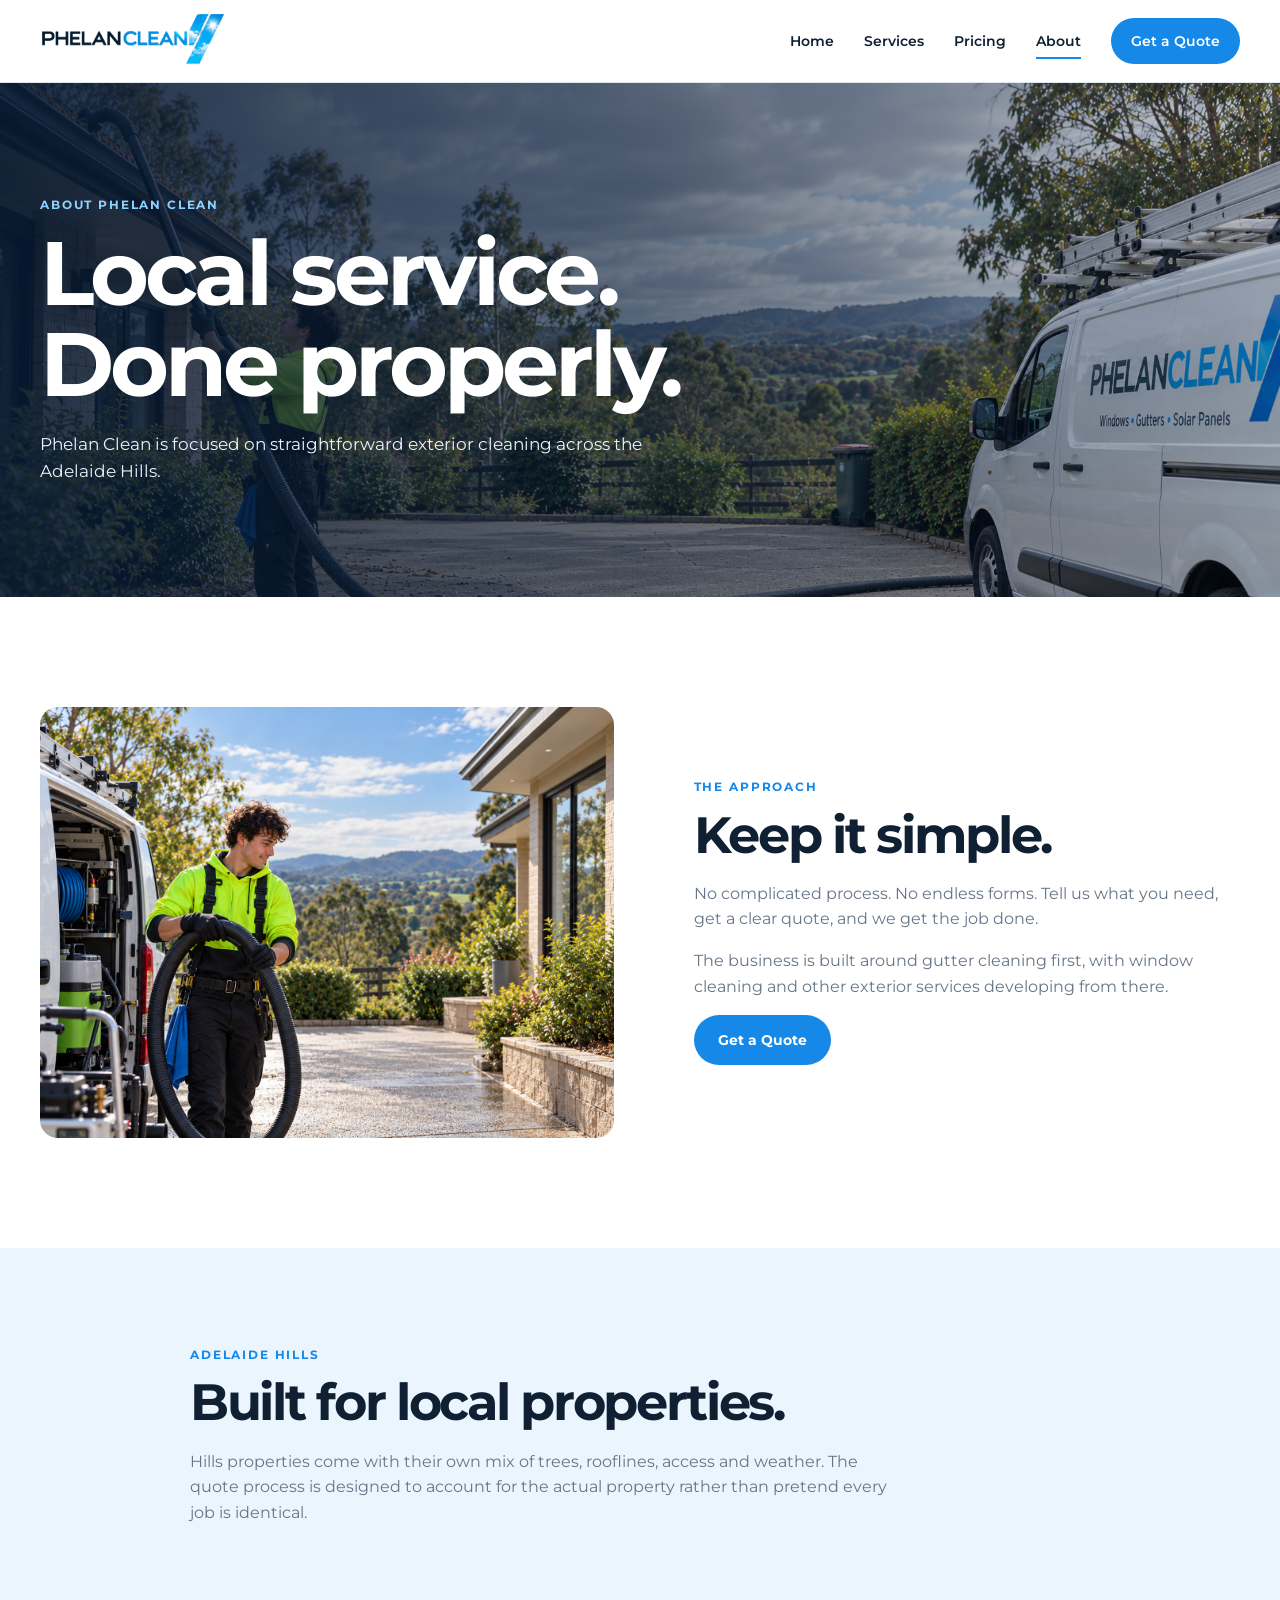
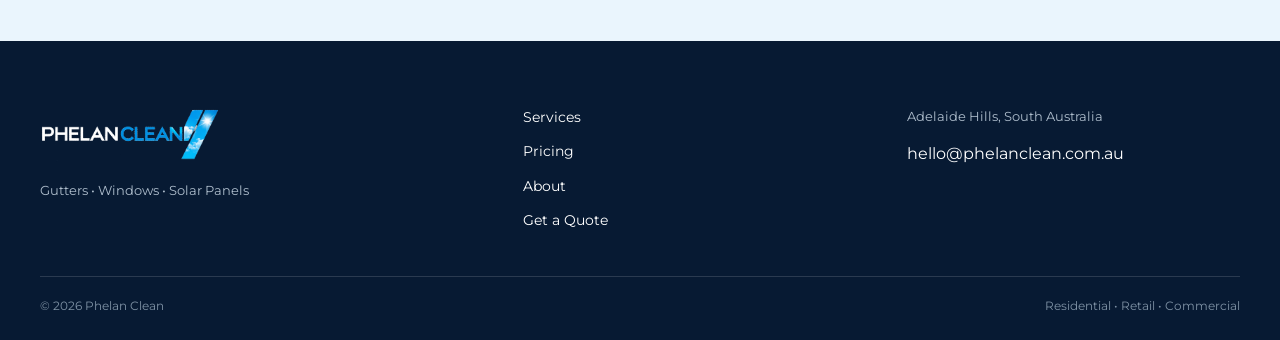
==== about.html @ 70a86d44 "Initial Phelan Clean website" ====
<!doctype html>
<html lang="en-AU">
<head>
<meta charset="utf-8">
<meta name="viewport" content="width=device-width, initial-scale=1">
<meta name="description" content="Phelan Clean — gutter and window cleaning in the Adelaide Hills.">
<title>About | Phelan Clean</title>
<link rel="stylesheet" href="css/style.css">
</head>
<body>
<header class="site-header"><div class="container nav-wrap">
<a class="brand" href="index.html"><img src="images/phelan-clean-logo-clean.png" alt="Phelan Clean"></a>
<button class="menu-toggle" type="button" aria-expanded="false" aria-controls="site-nav"><span></span><span></span><span></span><span class="sr-only">Open menu</span></button>
<nav id="site-nav" class="site-nav" aria-label="Main navigation"><a class="" href="index.html">Home</a><a class="" href="services.html">Services</a><a class="" href="pricing.html">Pricing</a><a class="active" href="about.html">About</a><a class="nav-cta" href="quote.html">Get a Quote</a></nav>
</div></header>
<main><section class="page-hero"><div class="page-hero-media"><img src="images/hero-about.png" alt="Phelan Clean working around an Adelaide Hills property"></div><div class="container"><p class="eyebrow">ABOUT PHELAN CLEAN</p><h1>Local service.<br>Done properly.</h1><p>Phelan Clean is focused on straightforward exterior cleaning across the Adelaide Hills.</p></div></section>
<section class="about-section"><div class="container about-grid"><div class="about-image"><img src="images/about-section.png" alt="Phelan Clean preparing equipment at an Adelaide Hills property"></div><div class="about-copy"><p class="eyebrow">THE APPROACH</p><h2>Keep it simple.</h2><p>No complicated process. No endless forms. Tell us what you need, get a clear quote, and we get the job done.</p><p>The business is built around gutter cleaning first, with window cleaning and other exterior services developing from there.</p><a class="button button-primary" href="quote.html">Get a Quote</a></div></div></section>
<section class="local-section"><div class="container narrow"><p class="eyebrow">ADELAIDE HILLS</p><h2>Built for local properties.</h2><p>Hills properties come with their own mix of trees, rooflines, access and weather. The quote process is designed to account for the actual property rather than pretend every job is identical.</p></div></section></main>
<footer class="site-footer"><div class="container footer-grid">
<div><img class="footer-logo" src="images/phelan-clean-logo-footer-white-v2.png" alt="Phelan Clean"><p>Gutters • Windows • Solar Panels</p></div>
<div class="footer-links"><a href="services.html">Services</a><a href="pricing.html">Pricing</a><a href="about.html">About</a><a href="quote.html">Get a Quote</a></div>
<div class="footer-contact"><p>Adelaide Hills, South Australia</p><a href="mailto:hello@phelanclean.com.au">hello@phelanclean.com.au</a></div>
</div><div class="container footer-bottom"><span>© 2026 Phelan Clean</span><span>Residential • Retail • Commercial</span></div></footer>
<script src="js/script.js"></script>
</body></html>
---- css/style.css ----
@import url('https://fonts.googleapis.com/css2?family=Montserrat:wght@400;500;600;700&display=swap');
:root{--navy:#071a33;--blue:#1688e8;--blue-dark:#0868b8;--sky:#eaf5fd;--ink:#102033;--muted:#667587;--line:#dfe7ee;--white:#fff;--soft:#f5f8fa;--radius:18px;--shadow:0 14px 40px rgba(7,26,51,.10);--max:1200px}
*{box-sizing:border-box}html{scroll-behavior:smooth}body{margin:0;color:var(--ink);background:#fff;font-family:'Montserrat','Century Gothic',Arial,sans-serif;line-height:1.6}img{display:block;max-width:100%;height:auto}a{color:inherit;text-decoration:none}button,input,select,textarea{font:inherit}.container{width:min(calc(100% - 48px),var(--max));margin:auto}.narrow{max-width:900px}.sr-only{position:absolute;width:1px;height:1px;padding:0;margin:-1px;overflow:hidden;clip:rect(0,0,0,0);white-space:nowrap;border:0}
.site-header{position:sticky;top:0;z-index:50;background:rgba(255,255,255,.96);border-bottom:1px solid var(--line);backdrop-filter:blur(12px)}.nav-wrap{min-height:82px;display:flex;align-items:center;justify-content:space-between;gap:30px}.brand img{width:190px;height:58px;object-fit:contain;object-position:left center}.site-nav{display:flex;align-items:center;gap:30px;font-size:.86rem;font-weight:600}.site-nav a{padding:9px 0;position:relative}.site-nav a:not(.nav-cta):after{content:"";position:absolute;left:0;right:100%;bottom:2px;height:2px;background:var(--blue);transition:right .2s}.site-nav a:hover:after,.site-nav a.active:after{right:0}.nav-cta{background:var(--blue);color:#fff!important;padding:12px 20px!important;border-radius:999px}.nav-cta:hover{background:var(--blue-dark)}.menu-toggle{display:none;background:none;border:0;padding:8px;cursor:pointer}.menu-toggle span:not(.sr-only){display:block;width:25px;height:2px;background:var(--navy);margin:5px 0}
.hero{position:relative;min-height:650px;display:flex;align-items:center;overflow:hidden;background:var(--navy)}.hero-media{position:absolute;inset:0}.hero-media:after{content:"";position:absolute;inset:0;background:linear-gradient(90deg,rgba(7,26,51,.88),rgba(7,26,51,.58) 42%,rgba(7,26,51,.12) 78%)}.hero-media img{width:100%;height:100%;object-fit:cover}.hero-content{position:relative;z-index:1;color:#fff;padding:50px 0}.eyebrow{margin:0 0 14px;color:var(--blue);font-size:.72rem;line-height:1.3;font-weight:700;letter-spacing:.16em}.hero .eyebrow{color:#8ed1ff}.hero h1{font-size:clamp(3.2rem,7vw,6.2rem);line-height:.94;letter-spacing:-.055em;margin:0 0 28px;font-weight:700;max-width:850px}.hero h1 span{color:#8ed1ff}.hero-text{font-size:clamp(1rem,1.5vw,1.25rem);max-width:620px;color:#e9f3fb;margin:0 0 34px}
.button{display:inline-flex;align-items:center;justify-content:center;min-height:50px;padding:0 24px;border:0;border-radius:999px;font-weight:700;font-size:.88rem;cursor:pointer;transition:transform .15s,background .15s}.button:hover{transform:translateY(-1px)}.button-primary{background:var(--blue);color:#fff}.button-primary:hover{background:var(--blue-dark)}.button-dark{background:var(--navy);color:#fff}.button-light{background:#fff;color:var(--navy)}
.section{padding:110px 0}.section-heading{max-width:650px;margin-bottom:45px}.section-heading.centre{margin-inline:auto;text-align:center}.section h2,.feature-copy h2,.cta-section h2,.page-hero h1,.detail-copy h2,.about-copy h2,.local-section h2,.pricing-note h2,.quote-intro h2{font-size:clamp(2rem,4vw,3.7rem);line-height:1.02;letter-spacing:-.045em;margin:0 0 20px}.section-heading p:not(.eyebrow){color:var(--muted)}
.service-grid{display:grid;grid-template-columns:1.15fr 1fr 1fr;gap:22px}.service-card{border:1px solid var(--line);border-radius:var(--radius);overflow:hidden;background:#fff}.service-card.featured{box-shadow:var(--shadow)}.service-image{aspect-ratio:4/3;overflow:hidden;background:var(--soft)}.service-image img{width:100%;height:100%;object-fit:cover}.service-card-body{padding:28px}.card-kicker{margin:0 0 9px;font-size:.68rem;letter-spacing:.14em;font-weight:700;color:var(--blue)}.service-card h3{font-size:1.45rem;line-height:1.1;margin:0 0 12px}.service-card p:not(.card-kicker){color:var(--muted);font-size:.92rem;margin:0 0 20px}.text-link{font-weight:700;font-size:.85rem;color:var(--blue)}
.feature-section{padding:110px 0;background:var(--sky)}.feature-grid{display:grid;grid-template-columns:1fr 1.05fr;align-items:center;gap:80px}.feature-copy>p:not(.eyebrow){color:var(--muted);max-width:570px;margin:0 0 30px}.feature-image{border-radius:var(--radius);overflow:hidden;box-shadow:var(--shadow)}.feature-image img{width:100%;aspect-ratio:4/3;object-fit:cover}
.trust-section{padding:105px 0}.trust-grid{display:grid;grid-template-columns:repeat(3,1fr);border-top:1px solid var(--line);border-bottom:1px solid var(--line)}.trust-grid div{padding:34px 28px;border-right:1px solid var(--line)}.trust-grid div:last-child{border-right:0}.trust-grid strong,.trust-grid span{display:block}.trust-grid strong{font-size:1.35rem;margin-bottom:6px}.trust-grid span{color:var(--muted);font-size:.9rem}
.gallery-section{padding:0 0 110px}.gallery-grid{display:grid;grid-template-columns:1.2fr 1fr 1fr;gap:18px}.gallery-grid img{width:100%;height:330px;object-fit:cover;border-radius:var(--radius)}
.cta-section{padding:65px 0;background:var(--blue);color:#fff}.cta-inner{display:flex;align-items:center;justify-content:space-between;gap:35px}.cta-section .eyebrow{color:#b9e2ff}.cta-section h2{margin:0;font-size:clamp(2rem,4vw,3.4rem)}
.site-footer{background:var(--navy);color:#fff;padding:65px 0 25px}.footer-grid{display:grid;grid-template-columns:1.3fr 1fr 1fr;gap:50px;padding-bottom:45px}.footer-logo{width:180px;height:60px;object-fit:contain;object-position:left}.site-footer p{color:#aebdcc;font-size:.82rem}.footer-links{display:grid;align-content:start;gap:12px;font-size:.86rem}.footer-links a:hover,.footer-contact a:hover{color:#8ed1ff}.footer-contact p{margin-top:0}.footer-bottom{border-top:1px solid rgba(255,255,255,.14);padding-top:20px;display:flex;justify-content:space-between;gap:20px;color:#7f92a5;font-size:.72rem}
.page-hero{position:relative;overflow:hidden;padding:115px 0 95px;background:var(--navy);color:#fff}.page-hero-media{position:absolute;inset:0}.page-hero-media:after{content:"";position:absolute;inset:0;background:linear-gradient(90deg,rgba(7,26,51,.88),rgba(7,26,51,.58) 48%,rgba(7,26,51,.18))}.page-hero-media img{width:100%;height:100%;object-fit:cover}.page-hero .container{position:relative;z-index:1}.page-hero .eyebrow{color:#8ed1ff}.page-hero h1{font-size:clamp(3rem,7vw,5.8rem);max-width:900px}.page-hero p:not(.eyebrow){max-width:650px;color:#e9f3fb;font-size:1.08rem}
.service-detail{padding:110px 0}.service-detail.alt{background:var(--soft)}.detail-grid{display:grid;grid-template-columns:1.05fr 1fr;align-items:center;gap:80px}.detail-image{overflow:hidden;border-radius:var(--radius);box-shadow:var(--shadow)}.detail-image img{width:100%;aspect-ratio:4/3;object-fit:cover}.detail-copy>p:not(.eyebrow){color:var(--muted);max-width:560px}.check-list{list-style:none;padding:0;margin:25px 0 30px;display:grid;gap:10px;color:var(--muted);font-size:.9rem}.check-list li:before{content:"✓";color:var(--blue);font-weight:700;margin-right:10px}
.pricing-section{padding:100px 0 120px}.pricing-note{padding:55px 0;border-bottom:1px solid var(--line)}.pricing-note:first-child{padding-top:0}.pricing-note p:not(.eyebrow){max-width:700px;color:var(--muted)}.pricing-placeholder{display:grid;grid-template-columns:repeat(4,1fr);gap:1px;background:var(--line);border:1px solid var(--line);margin:30px 0}.pricing-placeholder div{background:#fff;padding:30px 22px;display:grid;gap:15px}.pricing-placeholder span{font-size:.7rem;color:var(--blue);font-weight:700}.pricing-placeholder strong{font-size:.9rem}
.about-section{padding:110px 0}.about-grid{display:grid;grid-template-columns:1.05fr 1fr;align-items:center;gap:80px}.about-image{overflow:hidden;border-radius:var(--radius)}.about-image img{width:100%;aspect-ratio:4/3;object-fit:cover}.about-copy p:not(.eyebrow){color:var(--muted);max-width:570px}.local-section{background:var(--sky);padding:100px 0}.local-section p:not(.eyebrow){color:var(--muted);max-width:700px}
.quote-section{padding:100px 0 120px}.quote-layout{display:grid;grid-template-columns:.8fr 1.2fr;gap:90px;align-items:start}.quote-intro{position:sticky;top:120px}.quote-intro>p:not(.eyebrow){color:var(--muted)}.quote-points{display:grid;gap:10px;margin-top:30px;font-size:.82rem;font-weight:600}.quote-points span{padding:14px 0;border-bottom:1px solid var(--line)}.quote-form{display:grid;gap:18px;padding:35px;background:var(--soft);border-radius:var(--radius)}.quote-form label{display:grid;gap:7px;font-size:.76rem;font-weight:700}.quote-form input,.quote-form select,.quote-form textarea{width:100%;border:1px solid #ccd7e0;border-radius:10px;background:#fff;padding:13px 14px;color:var(--ink);outline:none}.quote-form textarea{resize:vertical;min-height:130px}.quote-form input:focus,.quote-form select:focus,.quote-form textarea:focus{border-color:var(--blue);box-shadow:0 0 0 3px rgba(22,136,232,.12)}.form-row{display:grid;grid-template-columns:1fr 1fr;gap:18px}.form-note{font-size:.72rem!important;color:var(--muted);margin:0}
@media(max-width:900px){.container{width:min(calc(100% - 36px),var(--max))}.menu-toggle{display:block}.site-nav{display:none;position:absolute;top:82px;left:0;right:0;padding:18px;background:#fff;border-bottom:1px solid var(--line);box-shadow:0 12px 25px rgba(7,26,51,.08);flex-direction:column;align-items:stretch;gap:2px}.site-nav.open{display:flex}.site-nav a{padding:13px 12px}.nav-cta{text-align:center;margin-top:7px}.hero{min-height:610px}.hero-media:after{background:linear-gradient(90deg,rgba(7,26,51,.88),rgba(7,26,51,.46))}.service-grid{grid-template-columns:1fr 1fr}.service-card.featured{grid-column:1/-1}.feature-grid,.detail-grid,.about-grid,.quote-layout{grid-template-columns:1fr;gap:45px}.quote-intro{position:static}.trust-grid{grid-template-columns:1fr}.trust-grid div{border-right:0;border-bottom:1px solid var(--line)}.trust-grid div:last-child{border-bottom:0}.gallery-grid{grid-template-columns:1fr 1fr}.gallery-grid img:first-child{grid-column:1/-1}.footer-grid{grid-template-columns:1fr 1fr}.footer-contact{grid-column:1/-1}}
@media(max-width:600px){.container{width:min(calc(100% - 28px),var(--max))}.nav-wrap{min-height:72px}.brand img{width:155px;height:48px}.site-nav{top:72px}.hero{min-height:650px}.hero-content{padding:70px 0}.hero h1{font-size:clamp(3rem,15vw,4.6rem)}.section,.feature-section,.trust-section,.about-section,.quote-section,.service-detail{padding:75px 0}.page-hero{padding:80px 0 70px}.page-hero h1{font-size:clamp(2.8rem,14vw,4.2rem)}.service-grid,.pricing-placeholder,.form-row,.footer-grid,.gallery-grid{grid-template-columns:1fr}.service-card.featured,.gallery-grid img:first-child{grid-column:auto}.gallery-grid img{height:280px}.cta-inner{align-items:flex-start;flex-direction:column}.footer-contact{grid-column:auto}.footer-bottom{flex-direction:column}.quote-form{padding:24px}}
.pricing-intro{max-width:760px;margin-bottom:42px}.pricing-intro p:not(.eyebrow){color:var(--muted);font-size:1rem}.price-layout{display:grid;grid-template-columns:1fr 1fr;gap:24px;align-items:start}.price-panel{border:1px solid var(--line);border-radius:var(--radius);background:#fff;overflow:hidden}.price-panel-featured{box-shadow:var(--shadow)}.price-panel-head{padding:34px 34px 22px}.price-panel-head h3{margin:0 0 10px;font-size:clamp(2rem,4vw,3.4rem);line-height:1;letter-spacing:-.045em}.price-panel-head p:not(.eyebrow){margin:0;color:var(--muted);font-size:.92rem}.price-table-wrap{overflow-x:auto}.price-table{width:100%;border-collapse:collapse;font-size:.9rem}.price-table th,.price-table td{padding:18px 34px;text-align:left;border-top:1px solid var(--line);vertical-align:top}.price-table th{font-size:.7rem;letter-spacing:.13em;text-transform:uppercase;color:var(--blue);background:var(--soft)}.price-table td:last-child,.price-table th:last-child{text-align:right;font-weight:700;white-space:nowrap;color:var(--ink)}.price-fineprint{margin:0;padding:22px 34px 30px;color:var(--muted);font-size:.78rem;background:var(--soft)}.pricing-confirm{margin-top:34px;padding:34px;display:flex;align-items:center;justify-content:space-between;gap:30px;border-radius:var(--radius);background:var(--navy);color:#fff}.pricing-confirm h2{font-size:clamp(1.8rem,3vw,3rem);line-height:1.04;letter-spacing:-.04em;margin:0 0 14px}.pricing-confirm .eyebrow{color:#8ed1ff}.pricing-confirm p:not(.eyebrow){max-width:680px;margin:0;color:#d6e6f4}.pricing-confirm .button{flex:0 0 auto}
@media(max-width:900px){.price-layout{grid-template-columns:1fr}.pricing-confirm{align-items:flex-start;flex-direction:column}.price-table th,.price-table td{padding-inline:24px}.price-panel-head,.price-fineprint{padding-inline:24px}}
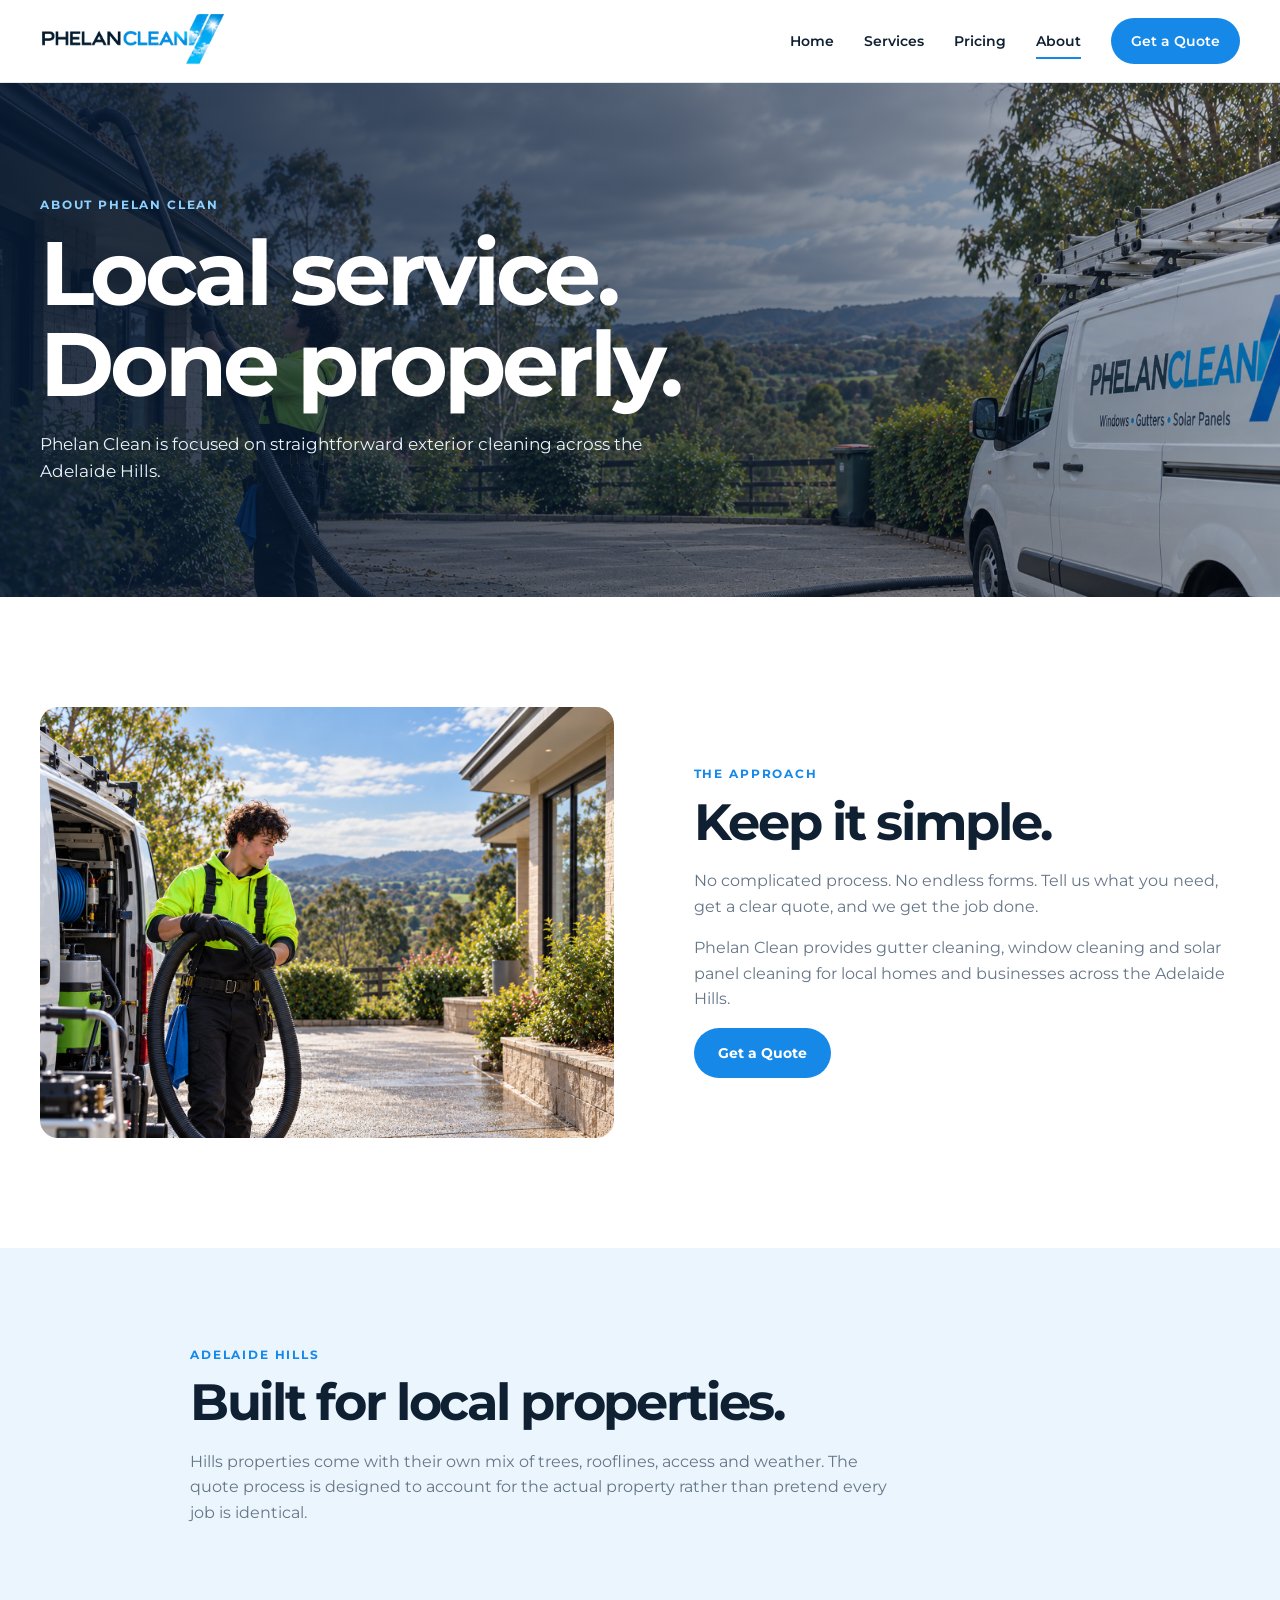
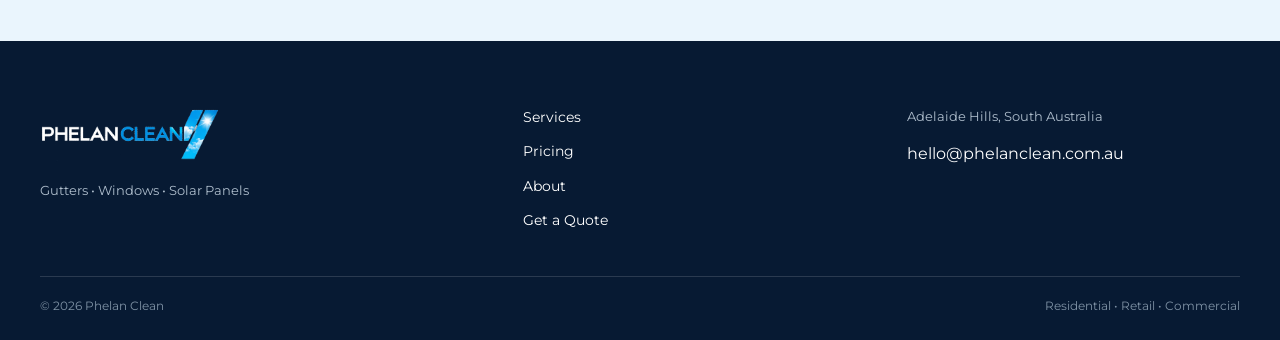
==== commit ea781c9a: "Update service availability copy" ====
--- a/about.html
+++ b/about.html
@@ -3,7 +3,7 @@
 <head>
 <meta charset="utf-8">
 <meta name="viewport" content="width=device-width, initial-scale=1">
-<meta name="description" content="Phelan Clean — gutter and window cleaning in the Adelaide Hills.">
+<meta name="description" content="Phelan Clean — gutter, window and solar panel cleaning in the Adelaide Hills.">
 <title>About | Phelan Clean</title>
 <link rel="stylesheet" href="css/style.css">
 </head>
@@ -14,7 +14,7 @@
 <nav id="site-nav" class="site-nav" aria-label="Main navigation"><a class="" href="index.html">Home</a><a class="" href="services.html">Services</a><a class="" href="pricing.html">Pricing</a><a class="active" href="about.html">About</a><a class="nav-cta" href="quote.html">Get a Quote</a></nav>
 </div></header>
 <main><section class="page-hero"><div class="page-hero-media"><img src="images/hero-about.png" alt="Phelan Clean working around an Adelaide Hills property"></div><div class="container"><p class="eyebrow">ABOUT PHELAN CLEAN</p><h1>Local service.<br>Done properly.</h1><p>Phelan Clean is focused on straightforward exterior cleaning across the Adelaide Hills.</p></div></section>
-<section class="about-section"><div class="container about-grid"><div class="about-image"><img src="images/about-section.png" alt="Phelan Clean preparing equipment at an Adelaide Hills property"></div><div class="about-copy"><p class="eyebrow">THE APPROACH</p><h2>Keep it simple.</h2><p>No complicated process. No endless forms. Tell us what you need, get a clear quote, and we get the job done.</p><p>The business is built around gutter cleaning first, with window cleaning and other exterior services developing from there.</p><a class="button button-primary" href="quote.html">Get a Quote</a></div></div></section>
+<section class="about-section"><div class="container about-grid"><div class="about-image"><img src="images/about-section.png" alt="Phelan Clean preparing equipment at an Adelaide Hills property"></div><div class="about-copy"><p class="eyebrow">THE APPROACH</p><h2>Keep it simple.</h2><p>No complicated process. No endless forms. Tell us what you need, get a clear quote, and we get the job done.</p><p>Phelan Clean provides gutter cleaning, window cleaning and solar panel cleaning for local homes and businesses across the Adelaide Hills.</p><a class="button button-primary" href="quote.html">Get a Quote</a></div></div></section>
 <section class="local-section"><div class="container narrow"><p class="eyebrow">ADELAIDE HILLS</p><h2>Built for local properties.</h2><p>Hills properties come with their own mix of trees, rooflines, access and weather. The quote process is designed to account for the actual property rather than pretend every job is identical.</p></div></section></main>
 <footer class="site-footer"><div class="container footer-grid">
 <div><img class="footer-logo" src="images/phelan-clean-logo-footer-white-v2.png" alt="Phelan Clean"><p>Gutters • Windows • Solar Panels</p></div>
--- a/css/style.css
+++ b/css/style.css
@@ -5,7 +5,7 @@
 .hero{position:relative;min-height:650px;display:flex;align-items:center;overflow:hidden;background:var(--navy)}.hero-media{position:absolute;inset:0}.hero-media:after{content:"";position:absolute;inset:0;background:linear-gradient(90deg,rgba(7,26,51,.88),rgba(7,26,51,.58) 42%,rgba(7,26,51,.12) 78%)}.hero-media img{width:100%;height:100%;object-fit:cover}.hero-content{position:relative;z-index:1;color:#fff;padding:50px 0}.eyebrow{margin:0 0 14px;color:var(--blue);font-size:.72rem;line-height:1.3;font-weight:700;letter-spacing:.16em}.hero .eyebrow{color:#8ed1ff}.hero h1{font-size:clamp(3.2rem,7vw,6.2rem);line-height:.94;letter-spacing:-.055em;margin:0 0 28px;font-weight:700;max-width:850px}.hero h1 span{color:#8ed1ff}.hero-text{font-size:clamp(1rem,1.5vw,1.25rem);max-width:620px;color:#e9f3fb;margin:0 0 34px}
 .button{display:inline-flex;align-items:center;justify-content:center;min-height:50px;padding:0 24px;border:0;border-radius:999px;font-weight:700;font-size:.88rem;cursor:pointer;transition:transform .15s,background .15s}.button:hover{transform:translateY(-1px)}.button-primary{background:var(--blue);color:#fff}.button-primary:hover{background:var(--blue-dark)}.button-dark{background:var(--navy);color:#fff}.button-light{background:#fff;color:var(--navy)}
 .section{padding:110px 0}.section-heading{max-width:650px;margin-bottom:45px}.section-heading.centre{margin-inline:auto;text-align:center}.section h2,.feature-copy h2,.cta-section h2,.page-hero h1,.detail-copy h2,.about-copy h2,.local-section h2,.pricing-note h2,.quote-intro h2{font-size:clamp(2rem,4vw,3.7rem);line-height:1.02;letter-spacing:-.045em;margin:0 0 20px}.section-heading p:not(.eyebrow){color:var(--muted)}
-.service-grid{display:grid;grid-template-columns:1.15fr 1fr 1fr;gap:22px}.service-card{border:1px solid var(--line);border-radius:var(--radius);overflow:hidden;background:#fff}.service-card.featured{box-shadow:var(--shadow)}.service-image{aspect-ratio:4/3;overflow:hidden;background:var(--soft)}.service-image img{width:100%;height:100%;object-fit:cover}.service-card-body{padding:28px}.card-kicker{margin:0 0 9px;font-size:.68rem;letter-spacing:.14em;font-weight:700;color:var(--blue)}.service-card h3{font-size:1.45rem;line-height:1.1;margin:0 0 12px}.service-card p:not(.card-kicker){color:var(--muted);font-size:.92rem;margin:0 0 20px}.text-link{font-weight:700;font-size:.85rem;color:var(--blue)}
+.service-grid{display:grid;grid-template-columns:repeat(3,1fr);gap:22px}.service-card{border:1px solid var(--line);border-radius:var(--radius);overflow:hidden;background:#fff}.service-card.featured{box-shadow:var(--shadow)}.service-image{aspect-ratio:4/3;overflow:hidden;background:var(--soft)}.service-image img{width:100%;height:100%;object-fit:cover}.service-card-body{padding:28px}.card-kicker{margin:0 0 9px;font-size:.68rem;letter-spacing:.14em;font-weight:700;color:var(--blue)}.service-card h3{font-size:1.45rem;line-height:1.1;margin:0 0 12px}.service-card p:not(.card-kicker){color:var(--muted);font-size:.92rem;margin:0 0 20px}.text-link{font-weight:700;font-size:.85rem;color:var(--blue)}
 .feature-section{padding:110px 0;background:var(--sky)}.feature-grid{display:grid;grid-template-columns:1fr 1.05fr;align-items:center;gap:80px}.feature-copy>p:not(.eyebrow){color:var(--muted);max-width:570px;margin:0 0 30px}.feature-image{border-radius:var(--radius);overflow:hidden;box-shadow:var(--shadow)}.feature-image img{width:100%;aspect-ratio:4/3;object-fit:cover}
 .trust-section{padding:105px 0}.trust-grid{display:grid;grid-template-columns:repeat(3,1fr);border-top:1px solid var(--line);border-bottom:1px solid var(--line)}.trust-grid div{padding:34px 28px;border-right:1px solid var(--line)}.trust-grid div:last-child{border-right:0}.trust-grid strong,.trust-grid span{display:block}.trust-grid strong{font-size:1.35rem;margin-bottom:6px}.trust-grid span{color:var(--muted);font-size:.9rem}
 .gallery-section{padding:0 0 110px}.gallery-grid{display:grid;grid-template-columns:1.2fr 1fr 1fr;gap:18px}.gallery-grid img{width:100%;height:330px;object-fit:cover;border-radius:var(--radius)}
@@ -18,5 +18,5 @@
 .quote-section{padding:100px 0 120px}.quote-layout{display:grid;grid-template-columns:.8fr 1.2fr;gap:90px;align-items:start}.quote-intro{position:sticky;top:120px}.quote-intro>p:not(.eyebrow){color:var(--muted)}.quote-points{display:grid;gap:10px;margin-top:30px;font-size:.82rem;font-weight:600}.quote-points span{padding:14px 0;border-bottom:1px solid var(--line)}.quote-form{display:grid;gap:18px;padding:35px;background:var(--soft);border-radius:var(--radius)}.quote-form label{display:grid;gap:7px;font-size:.76rem;font-weight:700}.quote-form input,.quote-form select,.quote-form textarea{width:100%;border:1px solid #ccd7e0;border-radius:10px;background:#fff;padding:13px 14px;color:var(--ink);outline:none}.quote-form textarea{resize:vertical;min-height:130px}.quote-form input:focus,.quote-form select:focus,.quote-form textarea:focus{border-color:var(--blue);box-shadow:0 0 0 3px rgba(22,136,232,.12)}.form-row{display:grid;grid-template-columns:1fr 1fr;gap:18px}.form-note{font-size:.72rem!important;color:var(--muted);margin:0}
 @media(max-width:900px){.container{width:min(calc(100% - 36px),var(--max))}.menu-toggle{display:block}.site-nav{display:none;position:absolute;top:82px;left:0;right:0;padding:18px;background:#fff;border-bottom:1px solid var(--line);box-shadow:0 12px 25px rgba(7,26,51,.08);flex-direction:column;align-items:stretch;gap:2px}.site-nav.open{display:flex}.site-nav a{padding:13px 12px}.nav-cta{text-align:center;margin-top:7px}.hero{min-height:610px}.hero-media:after{background:linear-gradient(90deg,rgba(7,26,51,.88),rgba(7,26,51,.46))}.service-grid{grid-template-columns:1fr 1fr}.service-card.featured{grid-column:1/-1}.feature-grid,.detail-grid,.about-grid,.quote-layout{grid-template-columns:1fr;gap:45px}.quote-intro{position:static}.trust-grid{grid-template-columns:1fr}.trust-grid div{border-right:0;border-bottom:1px solid var(--line)}.trust-grid div:last-child{border-bottom:0}.gallery-grid{grid-template-columns:1fr 1fr}.gallery-grid img:first-child{grid-column:1/-1}.footer-grid{grid-template-columns:1fr 1fr}.footer-contact{grid-column:1/-1}}
 @media(max-width:600px){.container{width:min(calc(100% - 28px),var(--max))}.nav-wrap{min-height:72px}.brand img{width:155px;height:48px}.site-nav{top:72px}.hero{min-height:650px}.hero-content{padding:70px 0}.hero h1{font-size:clamp(3rem,15vw,4.6rem)}.section,.feature-section,.trust-section,.about-section,.quote-section,.service-detail{padding:75px 0}.page-hero{padding:80px 0 70px}.page-hero h1{font-size:clamp(2.8rem,14vw,4.2rem)}.service-grid,.pricing-placeholder,.form-row,.footer-grid,.gallery-grid{grid-template-columns:1fr}.service-card.featured,.gallery-grid img:first-child{grid-column:auto}.gallery-grid img{height:280px}.cta-inner{align-items:flex-start;flex-direction:column}.footer-contact{grid-column:auto}.footer-bottom{flex-direction:column}.quote-form{padding:24px}}
-.pricing-intro{max-width:760px;margin-bottom:42px}.pricing-intro p:not(.eyebrow){color:var(--muted);font-size:1rem}.price-layout{display:grid;grid-template-columns:1fr 1fr;gap:24px;align-items:start}.price-panel{border:1px solid var(--line);border-radius:var(--radius);background:#fff;overflow:hidden}.price-panel-featured{box-shadow:var(--shadow)}.price-panel-head{padding:34px 34px 22px}.price-panel-head h3{margin:0 0 10px;font-size:clamp(2rem,4vw,3.4rem);line-height:1;letter-spacing:-.045em}.price-panel-head p:not(.eyebrow){margin:0;color:var(--muted);font-size:.92rem}.price-table-wrap{overflow-x:auto}.price-table{width:100%;border-collapse:collapse;font-size:.9rem}.price-table th,.price-table td{padding:18px 34px;text-align:left;border-top:1px solid var(--line);vertical-align:top}.price-table th{font-size:.7rem;letter-spacing:.13em;text-transform:uppercase;color:var(--blue);background:var(--soft)}.price-table td:last-child,.price-table th:last-child{text-align:right;font-weight:700;white-space:nowrap;color:var(--ink)}.price-fineprint{margin:0;padding:22px 34px 30px;color:var(--muted);font-size:.78rem;background:var(--soft)}.pricing-confirm{margin-top:34px;padding:34px;display:flex;align-items:center;justify-content:space-between;gap:30px;border-radius:var(--radius);background:var(--navy);color:#fff}.pricing-confirm h2{font-size:clamp(1.8rem,3vw,3rem);line-height:1.04;letter-spacing:-.04em;margin:0 0 14px}.pricing-confirm .eyebrow{color:#8ed1ff}.pricing-confirm p:not(.eyebrow){max-width:680px;margin:0;color:#d6e6f4}.pricing-confirm .button{flex:0 0 auto}
+.pricing-intro{max-width:760px;margin-bottom:42px}.pricing-intro p:not(.eyebrow){color:var(--muted);font-size:1rem}.price-layout{display:grid;grid-template-columns:repeat(3,1fr);gap:24px;align-items:start}.price-panel{border:1px solid var(--line);border-radius:var(--radius);background:#fff;overflow:hidden}.price-panel-featured{box-shadow:var(--shadow)}.price-panel-head{padding:34px 34px 22px}.price-panel-head h3{margin:0 0 10px;font-size:clamp(2rem,4vw,3.4rem);line-height:1;letter-spacing:-.045em}.price-panel-head p:not(.eyebrow){margin:0;color:var(--muted);font-size:.92rem}.price-table-wrap{overflow-x:auto}.price-table{width:100%;border-collapse:collapse;font-size:.9rem}.price-table th,.price-table td{padding:18px 34px;text-align:left;border-top:1px solid var(--line);vertical-align:top}.price-table th{font-size:.7rem;letter-spacing:.13em;text-transform:uppercase;color:var(--blue);background:var(--soft)}.price-table td:last-child,.price-table th:last-child{text-align:right;font-weight:700;white-space:nowrap;color:var(--ink)}.price-fineprint{margin:0;padding:22px 34px 30px;color:var(--muted);font-size:.78rem;background:var(--soft)}.pricing-confirm{margin-top:34px;padding:34px;display:flex;align-items:center;justify-content:space-between;gap:30px;border-radius:var(--radius);background:var(--navy);color:#fff}.pricing-confirm h2{font-size:clamp(1.8rem,3vw,3rem);line-height:1.04;letter-spacing:-.04em;margin:0 0 14px}.pricing-confirm .eyebrow{color:#8ed1ff}.pricing-confirm p:not(.eyebrow){max-width:680px;margin:0;color:#d6e6f4}.pricing-confirm .button{flex:0 0 auto}
 @media(max-width:900px){.price-layout{grid-template-columns:1fr}.pricing-confirm{align-items:flex-start;flex-direction:column}.price-table th,.price-table td{padding-inline:24px}.price-panel-head,.price-fineprint{padding-inline:24px}}
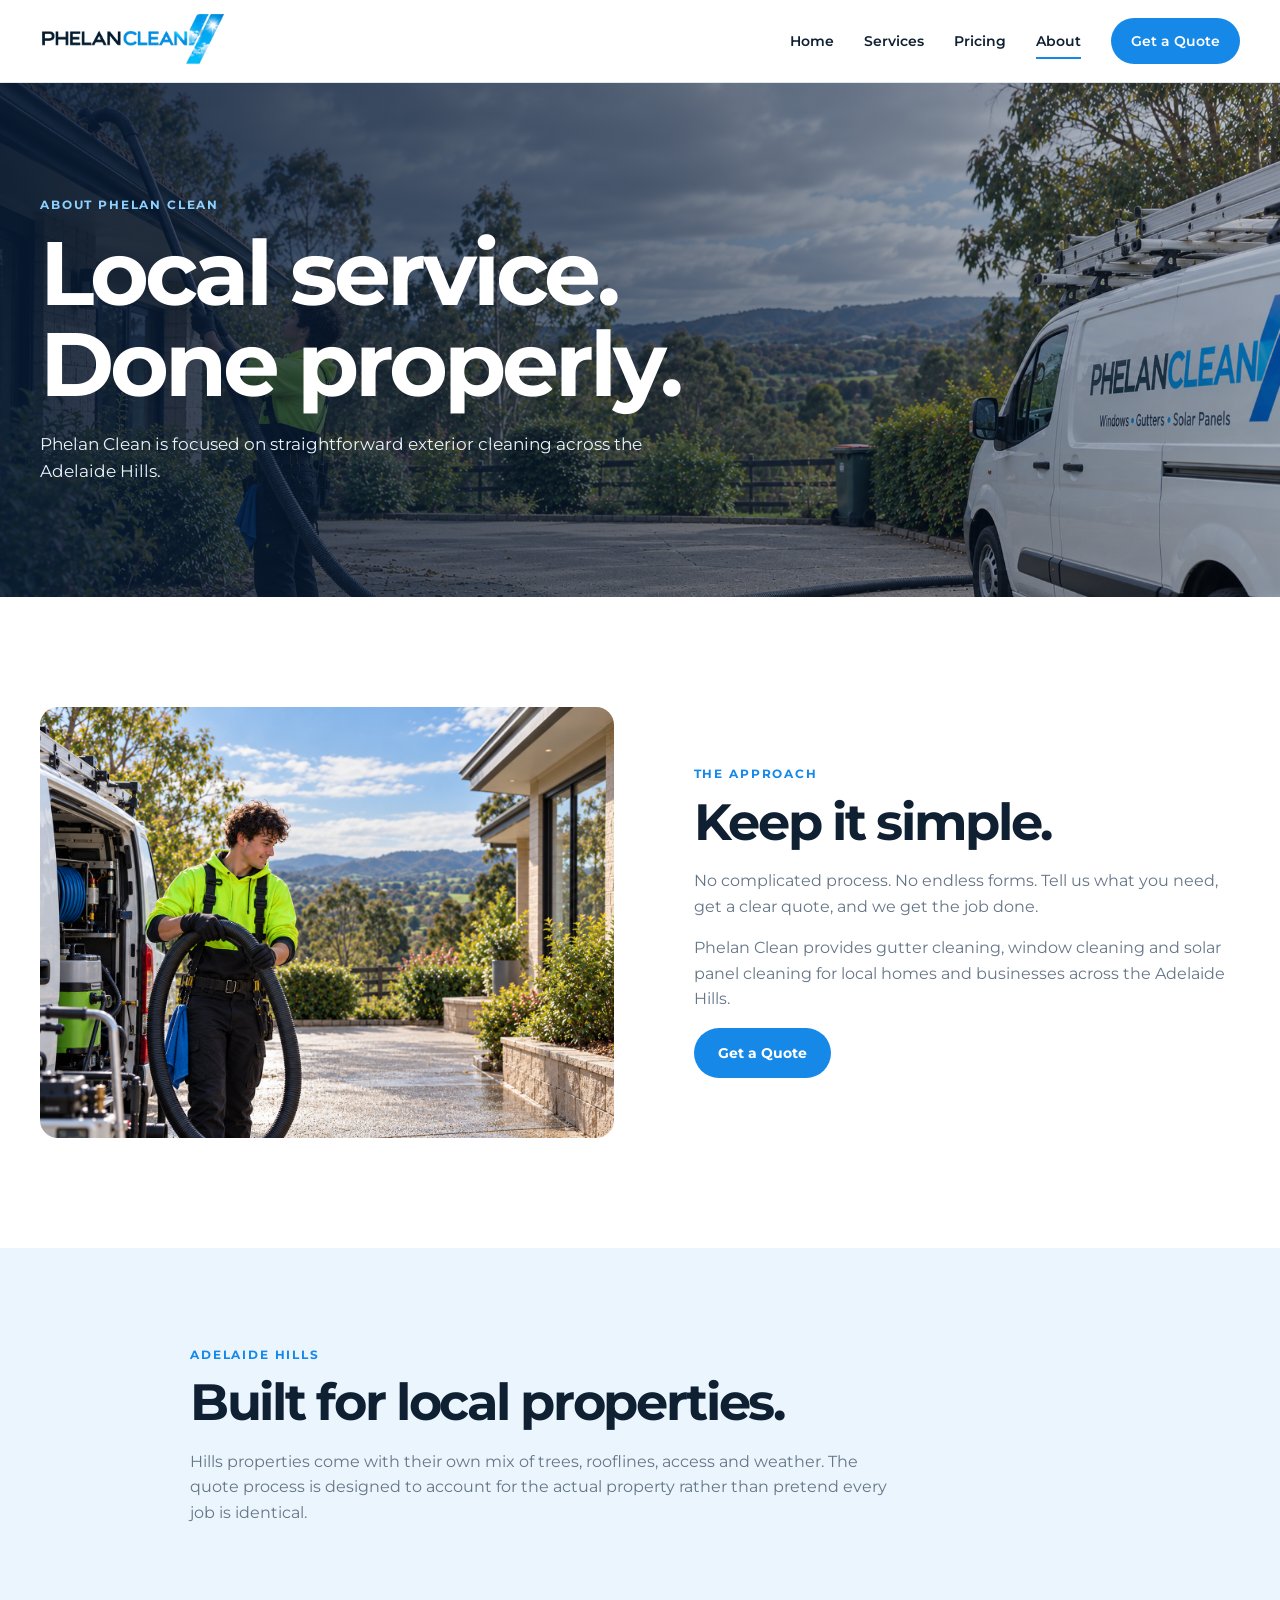
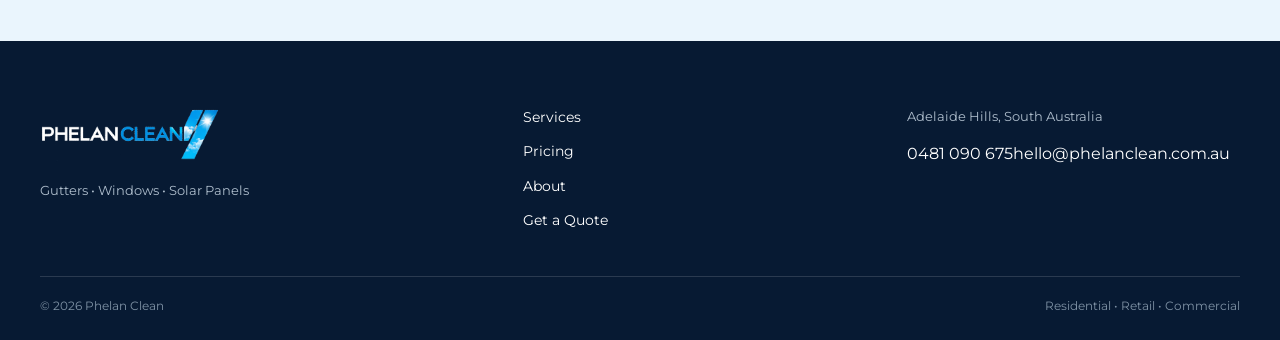
==== commit 26ce8f5f: "Add urgent mobile contact" ====
--- a/about.html
+++ b/about.html
@@ -19,7 +19,7 @@
 <footer class="site-footer"><div class="container footer-grid">
 <div><img class="footer-logo" src="images/phelan-clean-logo-footer-white-v2.png" alt="Phelan Clean"><p>Gutters • Windows • Solar Panels</p></div>
 <div class="footer-links"><a href="services.html">Services</a><a href="pricing.html">Pricing</a><a href="about.html">About</a><a href="quote.html">Get a Quote</a></div>
-<div class="footer-contact"><p>Adelaide Hills, South Australia</p><a href="mailto:hello@phelanclean.com.au">hello@phelanclean.com.au</a></div>
+<div class="footer-contact"><p>Adelaide Hills, South Australia</p><a href="tel:+61481090675">0481 090 675</a><a href="mailto:hello@phelanclean.com.au">hello@phelanclean.com.au</a></div>
 </div><div class="container footer-bottom"><span>© 2026 Phelan Clean</span><span>Residential • Retail • Commercial</span></div></footer>
 <script src="js/script.js"></script>
 </body></html>
--- a/css/style.css
+++ b/css/style.css
@@ -15,7 +15,7 @@
 .service-detail{padding:110px 0}.service-detail.alt{background:var(--soft)}.detail-grid{display:grid;grid-template-columns:1.05fr 1fr;align-items:center;gap:80px}.detail-image{overflow:hidden;border-radius:var(--radius);box-shadow:var(--shadow)}.detail-image img{width:100%;aspect-ratio:4/3;object-fit:cover}.detail-copy>p:not(.eyebrow){color:var(--muted);max-width:560px}.check-list{list-style:none;padding:0;margin:25px 0 30px;display:grid;gap:10px;color:var(--muted);font-size:.9rem}.check-list li:before{content:"✓";color:var(--blue);font-weight:700;margin-right:10px}
 .pricing-section{padding:100px 0 120px}.pricing-note{padding:55px 0;border-bottom:1px solid var(--line)}.pricing-note:first-child{padding-top:0}.pricing-note p:not(.eyebrow){max-width:700px;color:var(--muted)}.pricing-placeholder{display:grid;grid-template-columns:repeat(4,1fr);gap:1px;background:var(--line);border:1px solid var(--line);margin:30px 0}.pricing-placeholder div{background:#fff;padding:30px 22px;display:grid;gap:15px}.pricing-placeholder span{font-size:.7rem;color:var(--blue);font-weight:700}.pricing-placeholder strong{font-size:.9rem}
 .about-section{padding:110px 0}.about-grid{display:grid;grid-template-columns:1.05fr 1fr;align-items:center;gap:80px}.about-image{overflow:hidden;border-radius:var(--radius)}.about-image img{width:100%;aspect-ratio:4/3;object-fit:cover}.about-copy p:not(.eyebrow){color:var(--muted);max-width:570px}.local-section{background:var(--sky);padding:100px 0}.local-section p:not(.eyebrow){color:var(--muted);max-width:700px}
-.quote-section{padding:100px 0 120px}.quote-layout{display:grid;grid-template-columns:.8fr 1.2fr;gap:90px;align-items:start}.quote-intro{position:sticky;top:120px}.quote-intro>p:not(.eyebrow){color:var(--muted)}.quote-points{display:grid;gap:10px;margin-top:30px;font-size:.82rem;font-weight:600}.quote-points span{padding:14px 0;border-bottom:1px solid var(--line)}.quote-form{display:grid;gap:18px;padding:35px;background:var(--soft);border-radius:var(--radius)}.quote-form label{display:grid;gap:7px;font-size:.76rem;font-weight:700}.quote-form input,.quote-form select,.quote-form textarea{width:100%;border:1px solid #ccd7e0;border-radius:10px;background:#fff;padding:13px 14px;color:var(--ink);outline:none}.quote-form textarea{resize:vertical;min-height:130px}.quote-form input:focus,.quote-form select:focus,.quote-form textarea:focus{border-color:var(--blue);box-shadow:0 0 0 3px rgba(22,136,232,.12)}.form-row{display:grid;grid-template-columns:1fr 1fr;gap:18px}.form-note{font-size:.72rem!important;color:var(--muted);margin:0}
+.quote-section{padding:100px 0 120px}.quote-layout{display:grid;grid-template-columns:.8fr 1.2fr;gap:90px;align-items:start}.quote-intro{position:sticky;top:120px}.quote-intro>p:not(.eyebrow){color:var(--muted)}.urgent-contact{margin-top:22px!important;padding:18px 20px;border-left:4px solid var(--blue);background:var(--sky);font-weight:700;color:var(--ink)!important}.urgent-contact a{color:var(--blue)}.quote-points{display:grid;gap:10px;margin-top:30px;font-size:.82rem;font-weight:600}.quote-points span{padding:14px 0;border-bottom:1px solid var(--line)}.quote-form{display:grid;gap:18px;padding:35px;background:var(--soft);border-radius:var(--radius)}.quote-form label{display:grid;gap:7px;font-size:.76rem;font-weight:700}.quote-form input,.quote-form select,.quote-form textarea{width:100%;border:1px solid #ccd7e0;border-radius:10px;background:#fff;padding:13px 14px;color:var(--ink);outline:none}.quote-form textarea{resize:vertical;min-height:130px}.quote-form input:focus,.quote-form select:focus,.quote-form textarea:focus{border-color:var(--blue);box-shadow:0 0 0 3px rgba(22,136,232,.12)}.form-row{display:grid;grid-template-columns:1fr 1fr;gap:18px}.form-note{font-size:.72rem!important;color:var(--muted);margin:0}
 @media(max-width:900px){.container{width:min(calc(100% - 36px),var(--max))}.menu-toggle{display:block}.site-nav{display:none;position:absolute;top:82px;left:0;right:0;padding:18px;background:#fff;border-bottom:1px solid var(--line);box-shadow:0 12px 25px rgba(7,26,51,.08);flex-direction:column;align-items:stretch;gap:2px}.site-nav.open{display:flex}.site-nav a{padding:13px 12px}.nav-cta{text-align:center;margin-top:7px}.hero{min-height:610px}.hero-media:after{background:linear-gradient(90deg,rgba(7,26,51,.88),rgba(7,26,51,.46))}.service-grid{grid-template-columns:1fr 1fr}.service-card.featured{grid-column:1/-1}.feature-grid,.detail-grid,.about-grid,.quote-layout{grid-template-columns:1fr;gap:45px}.quote-intro{position:static}.trust-grid{grid-template-columns:1fr}.trust-grid div{border-right:0;border-bottom:1px solid var(--line)}.trust-grid div:last-child{border-bottom:0}.gallery-grid{grid-template-columns:1fr 1fr}.gallery-grid img:first-child{grid-column:1/-1}.footer-grid{grid-template-columns:1fr 1fr}.footer-contact{grid-column:1/-1}}
 @media(max-width:600px){.container{width:min(calc(100% - 28px),var(--max))}.nav-wrap{min-height:72px}.brand img{width:155px;height:48px}.site-nav{top:72px}.hero{min-height:650px}.hero-content{padding:70px 0}.hero h1{font-size:clamp(3rem,15vw,4.6rem)}.section,.feature-section,.trust-section,.about-section,.quote-section,.service-detail{padding:75px 0}.page-hero{padding:80px 0 70px}.page-hero h1{font-size:clamp(2.8rem,14vw,4.2rem)}.service-grid,.pricing-placeholder,.form-row,.footer-grid,.gallery-grid{grid-template-columns:1fr}.service-card.featured,.gallery-grid img:first-child{grid-column:auto}.gallery-grid img{height:280px}.cta-inner{align-items:flex-start;flex-direction:column}.footer-contact{grid-column:auto}.footer-bottom{flex-direction:column}.quote-form{padding:24px}}
 .pricing-intro{max-width:760px;margin-bottom:42px}.pricing-intro p:not(.eyebrow){color:var(--muted);font-size:1rem}.price-layout{display:grid;grid-template-columns:repeat(3,1fr);gap:24px;align-items:start}.price-panel{border:1px solid var(--line);border-radius:var(--radius);background:#fff;overflow:hidden}.price-panel-featured{box-shadow:var(--shadow)}.price-panel-head{padding:34px 34px 22px}.price-panel-head h3{margin:0 0 10px;font-size:clamp(2rem,4vw,3.4rem);line-height:1;letter-spacing:-.045em}.price-panel-head p:not(.eyebrow){margin:0;color:var(--muted);font-size:.92rem}.price-table-wrap{overflow-x:auto}.price-table{width:100%;border-collapse:collapse;font-size:.9rem}.price-table th,.price-table td{padding:18px 34px;text-align:left;border-top:1px solid var(--line);vertical-align:top}.price-table th{font-size:.7rem;letter-spacing:.13em;text-transform:uppercase;color:var(--blue);background:var(--soft)}.price-table td:last-child,.price-table th:last-child{text-align:right;font-weight:700;white-space:nowrap;color:var(--ink)}.price-fineprint{margin:0;padding:22px 34px 30px;color:var(--muted);font-size:.78rem;background:var(--soft)}.pricing-confirm{margin-top:34px;padding:34px;display:flex;align-items:center;justify-content:space-between;gap:30px;border-radius:var(--radius);background:var(--navy);color:#fff}.pricing-confirm h2{font-size:clamp(1.8rem,3vw,3rem);line-height:1.04;letter-spacing:-.04em;margin:0 0 14px}.pricing-confirm .eyebrow{color:#8ed1ff}.pricing-confirm p:not(.eyebrow){max-width:680px;margin:0;color:#d6e6f4}.pricing-confirm .button{flex:0 0 auto}
